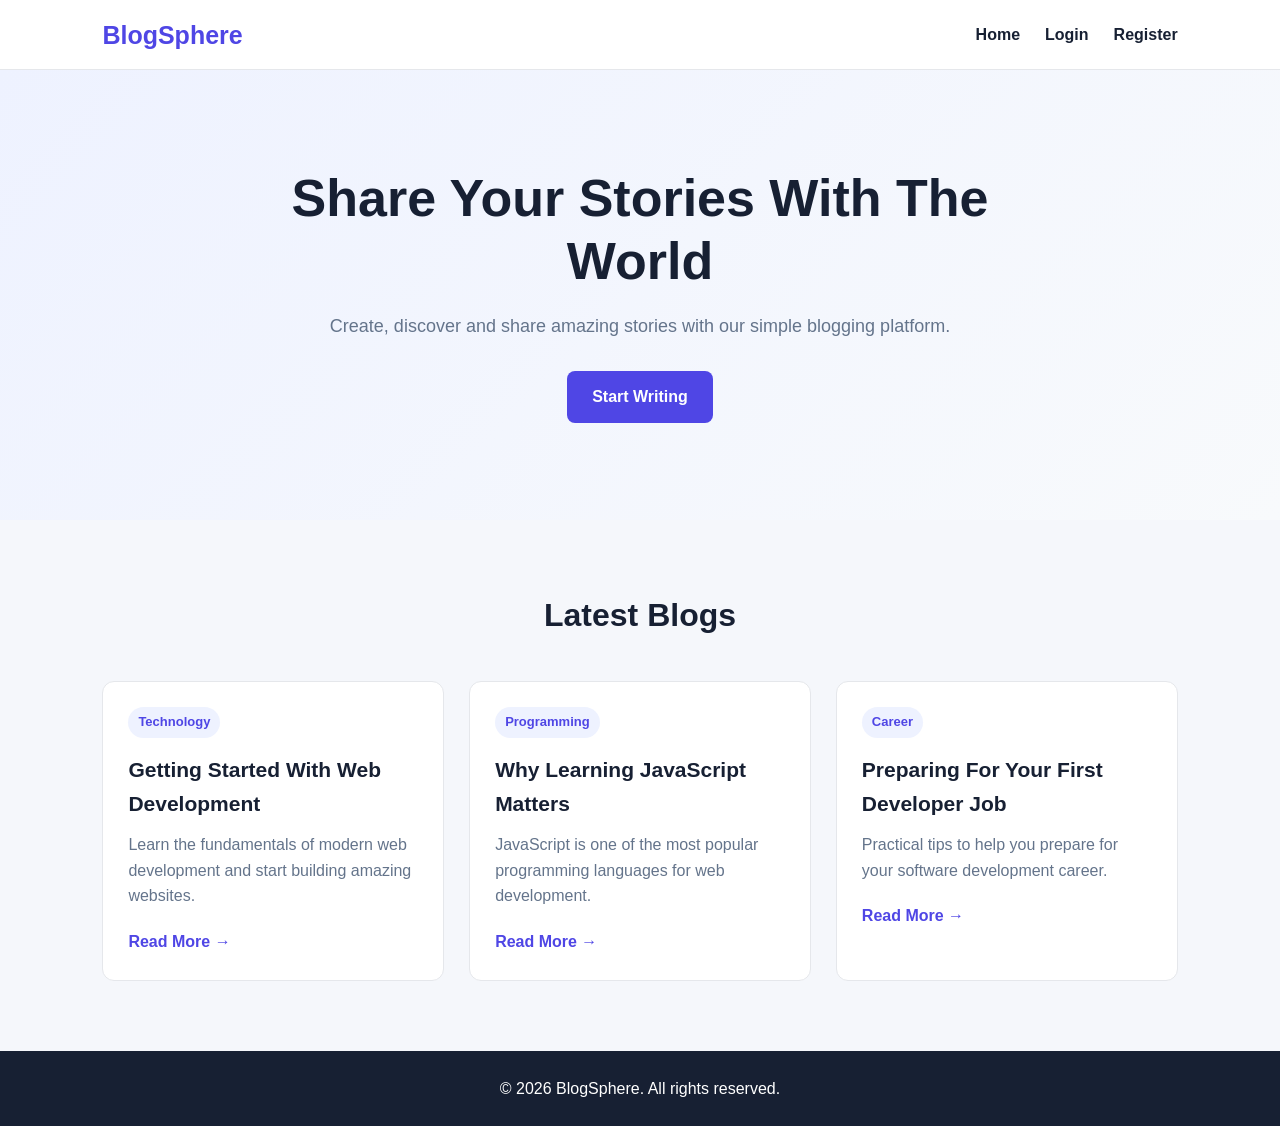
==== index.html @ 35b531bc "Complete Module 2 frontend" ====
<!DOCTYPE html>
<html lang="en">

<head>

    <meta charset="UTF-8">

    <meta name="viewport" content="width=device-width, initial-scale=1.0">

    <title>BlogSphere | Home</title>

    <link rel="stylesheet" href="css/style.css">

</head>

<body>

    <!-- Navigation Bar -->

    <header class="navbar">

        <div class="logo">
            BlogSphere
        </div>

        <nav>

            <a href="index.html">Home</a>

            <a href="pages/login.html">Login</a>

            <a href="pages/register.html">Register</a>

        </nav>

    </header>


    <!-- Hero Section -->

    <section class="hero">

        <div class="hero-content">

            <h1>
                Share Your Stories With The World
            </h1>

            <p>
                Create, discover and share amazing stories
                with our simple blogging platform.
            </p>

            <a href="pages/register.html" class="btn">
                Start Writing
            </a>

        </div>

    </section>


    <!-- Latest Blogs -->

    <section class="blogs">

        <h2>
            Latest Blogs
        </h2>


        <div class="blog-container">


            <!-- Blog 1 -->

            <article class="blog-card">

                <span class="category">
                    Technology
                </span>

                <h3>
                    Getting Started With Web Development
                </h3>

                <p>
                    Learn the fundamentals of modern web
                    development and start building amazing
                    websites.
                </p>

                <a href="#" class="read-more">
                    Read More →
                </a>

            </article>


            <!-- Blog 2 -->

            <article class="blog-card">

                <span class="category">
                    Programming
                </span>

                <h3>
                    Why Learning JavaScript Matters
                </h3>

                <p>
                    JavaScript is one of the most popular
                    programming languages for web development.
                </p>

                <a href="#" class="read-more">
                    Read More →
                </a>

            </article>


            <!-- Blog 3 -->

            <article class="blog-card">

                <span class="category">
                    Career
                </span>

                <h3>
                    Preparing For Your First Developer Job
                </h3>

                <p>
                    Practical tips to help you prepare for
                    your software development career.
                </p>

                <a href="#" class="read-more">
                    Read More →
                </a>

            </article>


        </div>

    </section>


    <!-- Footer -->

    <footer>

        <p>
            © 2026 BlogSphere. All rights reserved.
        </p>

    </footer>


    <script src="js/script.js"></script>

</body>

</html>
---- css/style.css ----
* {
    margin: 0;
    padding: 0;
    box-sizing: border-box;
}


body {
    font-family: Arial, sans-serif;

    background: #f5f7fb;

    color: #172033;

    line-height: 1.6;
}


/* =========================
   NAVIGATION
========================= */

.navbar {

    height: 70px;

    background: white;

    display: flex;

    align-items: center;

    justify-content: space-between;

    padding: 0 8%;

    border-bottom: 1px solid #e5e7eb;
}


.logo {

    font-size: 25px;

    font-weight: bold;

    color: #4f46e5;
}


.navbar nav {

    display: flex;

    gap: 25px;
}


.navbar nav a {

    text-decoration: none;

    color: #172033;

    font-weight: 600;
}


.navbar nav a:hover {

    color: #4f46e5;
}


/* =========================
   HERO
========================= */

.hero {

    min-height: 450px;

    display: flex;

    justify-content: center;

    align-items: center;

    text-align: center;

    padding: 60px 20px;

    background: linear-gradient(
        135deg,
        #eef2ff,
        #f8fafc
    );
}


.hero-content {

    max-width: 700px;
}


.hero h1 {

    font-size: 52px;

    line-height: 1.2;

    margin-bottom: 20px;
}


.hero p {

    font-size: 18px;

    color: #64748b;

    margin-bottom: 30px;
}


.btn {

    display: inline-block;

    padding: 13px 25px;

    background: #4f46e5;

    color: white;

    text-decoration: none;

    border-radius: 8px;

    font-weight: bold;
}


.btn:hover {

    background: #3730a3;
}


/* =========================
   BLOG SECTION
========================= */

.blogs {

    padding: 70px 8%;
}


.blogs h2 {

    text-align: center;

    font-size: 32px;

    margin-bottom: 40px;
}


.blog-container {

    display: grid;

    grid-template-columns:
        repeat(3, 1fr);

    gap: 25px;
}


.blog-card {

    background: white;

    border-radius: 12px;

    padding: 25px;

    border: 1px solid #e5e7eb;

    transition: 0.3s;
}


.blog-card:hover {

    transform: translateY(-5px);

    box-shadow:
        0 10px 30px
        rgba(0, 0, 0, 0.08);
}


.category {

    display: inline-block;

    background: #eef2ff;

    color: #4f46e5;

    padding: 5px 10px;

    border-radius: 20px;

    font-size: 13px;

    font-weight: bold;

    margin-bottom: 15px;
}


.blog-card h3 {

    font-size: 21px;

    margin-bottom: 12px;
}


.blog-card p {

    color: #64748b;

    margin-bottom: 20px;
}


.read-more {

    text-decoration: none;

    color: #4f46e5;

    font-weight: bold;
}


/* =========================
   FOOTER
========================= */

footer {

    background: #172033;

    color: white;

    text-align: center;

    padding: 25px;
}


/* =========================
   RESPONSIVE DESIGN
========================= */

@media (max-width: 768px) {

    .navbar {

        padding: 0 20px;
    }


    .navbar nav {

        gap: 12px;
    }


    .navbar nav a {

        font-size: 14px;
    }


    .hero h1 {

        font-size: 38px;
    }


    .blog-container {

        grid-template-columns: 1fr;
    }


    .blogs {

        padding: 50px 20px;
    }

}


/* MOBILE */

@media (max-width: 480px) {

    .navbar {

        height: auto;

        padding: 20px;

        flex-direction: column;

        gap: 15px;
    }


    .hero {

        min-height: 400px;
    }


    .hero h1 {

        font-size: 32px;
    }


    .hero p {

        font-size: 16px;
    }

}
/* =========================
   AUTHENTICATION PAGES
========================= */

.auth-section {

    min-height: calc(100vh - 140px);

    display: flex;

    justify-content: center;

    align-items: center;

    padding: 50px 20px;

    background: #f5f7fb;
}


.auth-card {

    width: 100%;

    max-width: 450px;

    background: white;

    padding: 40px;

    border-radius: 16px;

    border: 1px solid #e5e7eb;

    box-shadow:
        0 10px 30px
        rgba(0, 0, 0, 0.06);
}


.auth-card h1 {

    text-align: center;

    font-size: 32px;

    margin-bottom: 8px;
}


.auth-subtitle {

    text-align: center;

    color: #64748b;

    margin-bottom: 30px;
}


.form-group {

    margin-bottom: 20px;
}


.form-group label {

    display: block;

    margin-bottom: 8px;

    font-weight: 600;
}


.form-group input {

    width: 100%;

    padding: 13px 14px;

    border: 1px solid #cbd5e1;

    border-radius: 8px;

    font-size: 15px;

    outline: none;

    transition: 0.2s;
}


.form-group input:focus {

    border-color: #4f46e5;

    box-shadow:
        0 0 0 3px
        rgba(79, 70, 229, 0.1);
}


.form-options {

    display: flex;

    justify-content: space-between;

    align-items: center;

    margin-bottom: 25px;

    font-size: 14px;
}


.remember {

    display: flex;

    align-items: center;

    gap: 7px;

    color: #475569;
}


.form-options a {

    color: #4f46e5;

    text-decoration: none;

    font-weight: 600;
}


.auth-btn {

    width: 100%;

    padding: 14px;

    border: none;

    border-radius: 8px;

    background: #4f46e5;

    color: white;

    font-size: 16px;

    font-weight: bold;

    cursor: pointer;

    transition: 0.2s;
}


.auth-btn:hover {

    background: #3730a3;
}


.auth-footer {

    text-align: center;

    margin-top: 25px;

    color: #64748b;
}


.auth-footer a {

    color: #4f46e5;

    text-decoration: none;

    font-weight: bold;
}


/* Mobile */

@media (max-width: 480px) {

    .auth-card {

        padding: 30px 20px;
    }


    .auth-card h1 {

        font-size: 28px;
    }


    .form-options {

        flex-direction: column;

        align-items: flex-start;

        gap: 12px;
    }

}
/* =========================
   DASHBOARD
========================= */

.dashboard {

    max-width: 1200px;

    margin: 0 auto;

    padding: 60px 30px;
}


.dashboard-header {

    display: flex;

    justify-content: space-between;

    align-items: center;

    gap: 30px;

    margin-bottom: 40px;
}


.dashboard-label {

    color: #4f46e5;

    font-weight: bold;

    margin-bottom: 5px;
}


.dashboard-header h1 {

    font-size: 38px;

    margin-bottom: 8px;
}


.dashboard-description {

    color: #64748b;
}


.stats-container {

    display: grid;

    grid-template-columns:
        repeat(3, 1fr);

    gap: 20px;

    margin-bottom: 50px;
}


.stat-card {

    background: white;

    border: 1px solid #e5e7eb;

    border-radius: 12px;

    padding: 25px;

    display: flex;

    align-items: center;

    gap: 18px;
}


.stat-icon {

    width: 50px;

    height: 50px;

    display: flex;

    align-items: center;

    justify-content: center;

    background: #eef2ff;

    border-radius: 10px;

    font-size: 22px;
}


.stat-card p {

    color: #64748b;

    margin-bottom: 3px;
}


.stat-card h2 {

    font-size: 28px;
}


.section-header {

    display: flex;

    justify-content: space-between;

    align-items: center;

    margin-bottom: 20px;
}


.section-header h2 {

    font-size: 28px;
}


.section-header a {

    color: #4f46e5;

    text-decoration: none;

    font-weight: bold;
}


.dashboard-blog-container {

    display: grid;

    gap: 20px;
}


.dashboard-blog-card {

    background: white;

    border: 1px solid #e5e7eb;

    border-radius: 12px;

    padding: 25px;

    display: flex;

    justify-content: space-between;

    gap: 30px;
}


.dashboard-blog-content {

    flex: 1;
}


.dashboard-blog-card h3 {

    font-size: 21px;

    margin: 10px 0;
}


.dashboard-blog-card p {

    color: #64748b;

    margin-bottom: 10px;
}


.dashboard-blog-card small {

    color: #94a3b8;
}


.blog-actions {

    display: flex;

    align-items: center;

    gap: 10px;
}


.blog-actions a,
.blog-actions button {

    padding: 9px 15px;

    border-radius: 7px;

    font-size: 14px;

    font-weight: bold;

    cursor: pointer;
}


.blog-actions a {

    text-decoration: none;

    background: #eef2ff;

    color: #4f46e5;
}


.blog-actions button {

    border: none;

    background: #fee2e2;

    color: #dc2626;
}


/* Dashboard Mobile */

@media (max-width: 768px) {

    .dashboard {

        padding: 40px 20px;
    }


    .dashboard-header {

        flex-direction: column;

        align-items: flex-start;
    }


    .stats-container {

        grid-template-columns: 1fr;
    }


    .dashboard-blog-card {

        flex-direction: column;
    }


    .blog-actions {

        align-items: flex-start;
    }

}
/* =========================
   CREATE BLOG
========================= */

.create-blog-page {

    min-height: calc(100vh - 140px);

    padding: 60px 20px;

    background: #f5f7fb;
}


.create-blog-container {

    max-width: 850px;

    margin: 0 auto;
}


.create-blog-header {

    margin-bottom: 35px;
}


.create-blog-header h1 {

    font-size: 38px;

    margin-bottom: 8px;
}


.create-blog-header p:last-child {

    color: #64748b;

    font-size: 16px;
}


.blog-form {

    background: white;

    padding: 40px;

    border-radius: 16px;

    border: 1px solid #e5e7eb;

    box-shadow:
        0 10px 30px
        rgba(0, 0, 0, 0.06);
}


.blog-form select,
.blog-form textarea {

    width: 100%;

    padding: 13px 14px;

    border: 1px solid #cbd5e1;

    border-radius: 8px;

    font-size: 15px;

    font-family: Arial, sans-serif;

    outline: none;

    background: white;

    transition: 0.2s;
}


.blog-form select:focus,
.blog-form textarea:focus {

    border-color: #4f46e5;

    box-shadow:
        0 0 0 3px
        rgba(79, 70, 229, 0.1);
}


.blog-form textarea {

    resize: vertical;

    min-height: 250px;
}


.form-help {

    display: block;

    margin-top: 6px;

    color: #94a3b8;

    font-size: 13px;
}


.blog-form-actions {

    display: flex;

    justify-content: flex-end;

    align-items: center;

    gap: 15px;

    margin-top: 30px;
}


.cancel-btn {

    padding: 13px 22px;

    border-radius: 8px;

    background: #f1f5f9;

    color: #475569;

    text-decoration: none;

    font-weight: bold;
}


.cancel-btn:hover {

    background: #e2e8f0;
}


.publish-btn {

    width: auto;

    padding: 13px 25px;
}


/* Create Blog Mobile */

@media (max-width: 600px) {

    .create-blog-page {

        padding: 40px 15px;
    }


    .create-blog-header h1 {

        font-size: 30px;
    }


    .blog-form {

        padding: 25px 20px;
    }


    .blog-form-actions {

        flex-direction: column-reverse;

        align-items: stretch;
    }


    .cancel-btn,
    .publish-btn {

        width: 100%;

        text-align: center;
    }

}
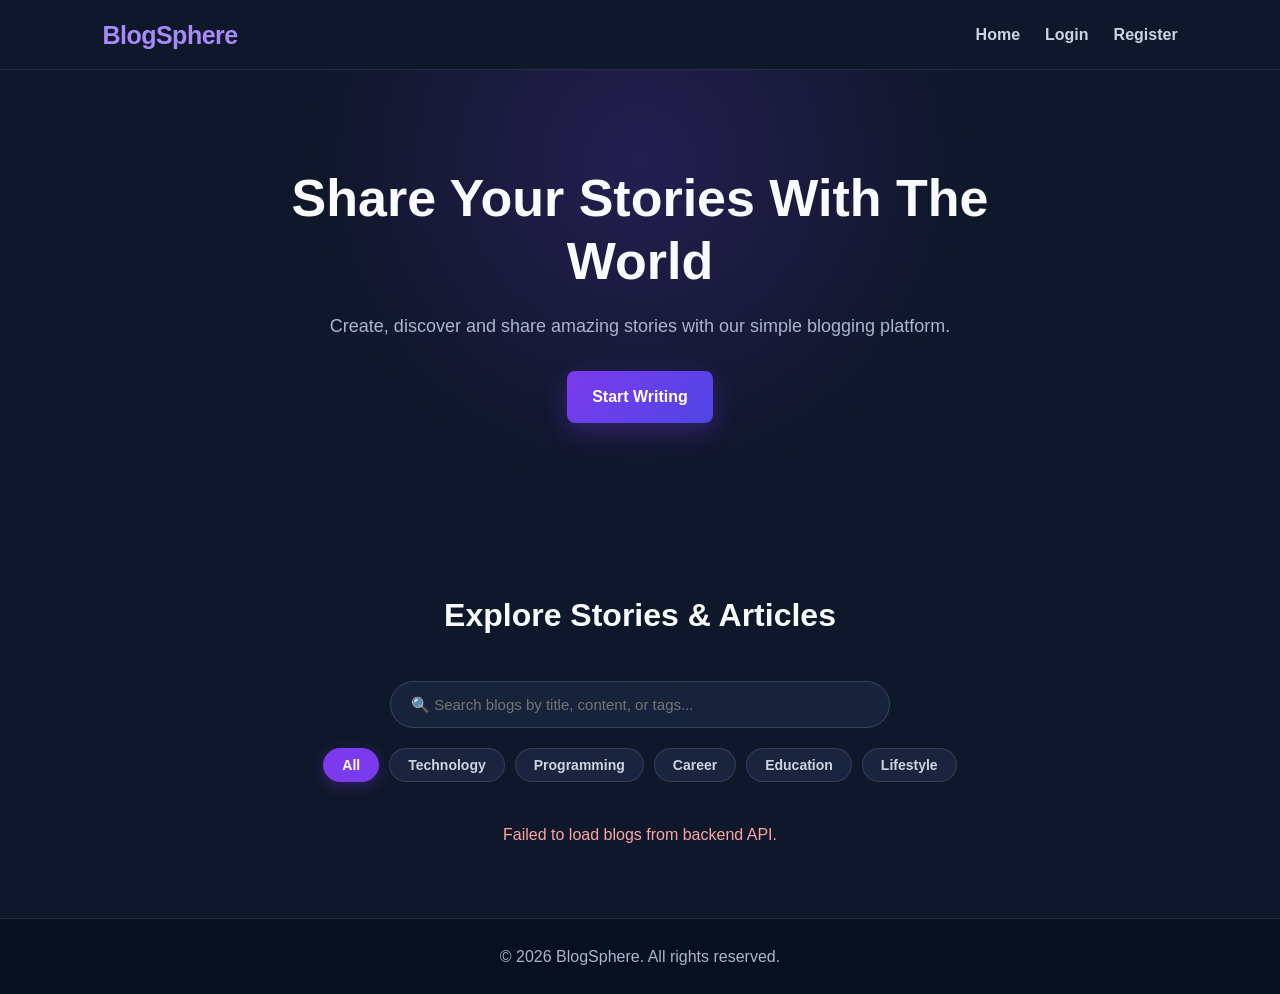
==== commit 97950e84: "Complete Module 4 CRUD operations" ====
--- a/index.html
+++ b/index.html
@@ -11,6 +11,66 @@
 
     <link rel="stylesheet" href="css/style.css">
 
+    <style>
+        .filter-section {
+            max-width: 1000px;
+            margin: 0 auto 40px auto;
+            display: flex;
+            flex-direction: column;
+            gap: 20px;
+            align-items: center;
+        }
+
+        .search-box {
+            width: 100%;
+            max-width: 500px;
+            position: relative;
+        }
+
+        .search-box input {
+            width: 100%;
+            padding: 14px 20px;
+            border-radius: 30px;
+            border: 1px solid rgba(148, 163, 184, 0.25);
+            background: #17223b;
+            color: #ffffff;
+            font-size: 15px;
+            outline: none;
+            transition: 0.3s;
+        }
+
+        .search-box input:focus {
+            border-color: #7c3aed;
+            box-shadow: 0 0 0 3px rgba(124, 58, 237, 0.2);
+        }
+
+        .category-filters {
+            display: flex;
+            gap: 10px;
+            flex-wrap: wrap;
+            justify-content: center;
+        }
+
+        .filter-btn {
+            background: rgba(30, 41, 69, 0.8);
+            border: 1px solid rgba(148, 163, 184, 0.2);
+            color: #cbd5e1;
+            padding: 8px 18px;
+            border-radius: 20px;
+            cursor: pointer;
+            font-size: 14px;
+            font-weight: 600;
+            transition: 0.25s;
+        }
+
+        .filter-btn:hover, .filter-btn.active {
+            background: #7c3aed;
+            color: #ffffff;
+            border-color: #7c3aed;
+            box-shadow: 0 4px 15px rgba(124, 58, 237, 0.3);
+        }
+    </style>
+
 </head>
 
 <body>
@@ -23,7 +83,7 @@
             BlogSphere
         </div>
 
-        <nav>
+        <nav id="navLinks">
 
             <a href="index.html">Home</a>
 
@@ -51,7 +111,7 @@
                 with our simple blogging platform.
             </p>
 
-            <a href="pages/register.html" class="btn">
+            <a href="pages/register.html" id="heroStartWritingBtn" class="btn">
                 Start Writing
             </a>
 
@@ -65,86 +125,30 @@
     <section class="blogs">
 
         <h2>
-            Latest Blogs
+            Explore Stories & Articles
         </h2>
 
+        <!-- Search & Filter Controls -->
+        <div class="filter-section">
+            
+            <div class="search-box">
+                <input type="text" id="searchInput" placeholder="🔍 Search blogs by title, content, or tags...">
+            </div>
 
-        <div class="blog-container">
+            <div class="category-filters" id="categoryFilters">
+                <button class="filter-btn active" data-category="All">All</button>
+                <button class="filter-btn" data-category="Technology">Technology</button>
+                <button class="filter-btn" data-category="Programming">Programming</button>
+                <button class="filter-btn" data-category="Career">Career</button>
+                <button class="filter-btn" data-category="Education">Education</button>
+                <button class="filter-btn" data-category="Lifestyle">Lifestyle</button>
+            </div>
+
+        </div>
 
 
-            <!-- Blog 1 -->
-
-            <article class="blog-card">
-
-                <span class="category">
-                    Technology
-                </span>
-
-                <h3>
-                    Getting Started With Web Development
-                </h3>
-
-                <p>
-                    Learn the fundamentals of modern web
-                    development and start building amazing
-                    websites.
-                </p>
-
-                <a href="#" class="read-more">
-                    Read More →
-                </a>
-
-            </article>
-
-
-            <!-- Blog 2 -->
-
-            <article class="blog-card">
-
-                <span class="category">
-                    Programming
-                </span>
-
-                <h3>
-                    Why Learning JavaScript Matters
-                </h3>
-
-                <p>
-                    JavaScript is one of the most popular
-                    programming languages for web development.
-                </p>
-
-                <a href="#" class="read-more">
-                    Read More →
-                </a>
-
-            </article>
-
-
-            <!-- Blog 3 -->
-
-            <article class="blog-card">
-
-                <span class="category">
-                    Career
-                </span>
-
-                <h3>
-                    Preparing For Your First Developer Job
-                </h3>
-
-                <p>
-                    Practical tips to help you prepare for
-                    your software development career.
-                </p>
-
-                <a href="#" class="read-more">
-                    Read More →
-                </a>
-
-            </article>
-
-
+        <div class="blog-container" id="homeBlogContainer">
+            <p style="text-align: center; grid-column: 1 / -1; color: #aab6cc;">Loading blogs...</p>
         </div>
 
     </section>
--- a/css/style.css
+++ b/css/style.css
@@ -1035,4 +1035,935 @@
         text-align: center;
     }
 
+}
+/* =====================================================
+   BLOGSPHERE PREMIUM THEME
+   ===================================================== */
+
+:root {
+    --bg-main: #0f172a;
+    --bg-secondary: #111c35;
+    --card-bg: #17223b;
+    --card-hover: #1d2945;
+
+    --primary: #7c3aed;
+    --primary-light: #a78bfa;
+    --secondary: #4f46e5;
+
+    --text-main: #f8fafc;
+    --text-secondary: #aab6cc;
+    --text-muted: #7f8ba3;
+
+    --border: rgba(148, 163, 184, 0.16);
+}
+
+
+/* =========================
+   GLOBAL
+========================= */
+
+body {
+    background:
+        radial-gradient(
+            circle at top left,
+            rgba(124, 58, 237, 0.15),
+            transparent 35%
+        ),
+        radial-gradient(
+            circle at top right,
+            rgba(79, 70, 229, 0.12),
+            transparent 30%
+        ),
+        var(--bg-main);
+
+    color: var(--text-main);
+}
+
+
+/* =========================
+   NAVBAR
+========================= */
+
+.navbar {
+    background: rgba(15, 23, 42, 0.88);
+
+    border-bottom: 1px solid var(--border);
+
+    backdrop-filter: blur(15px);
+
+    position: sticky;
+
+    top: 0;
+
+    z-index: 100;
+}
+
+
+.logo {
+    color: #a78bfa !important;
+
+    font-weight: 800;
+
+    letter-spacing: -0.5px;
+}
+
+
+.navbar nav a {
+    color: #cbd5e1 !important;
+
+    transition: 0.25s ease;
+}
+
+
+.navbar nav a:hover {
+    color: #a78bfa !important;
+}
+
+
+/* =========================
+   HEADINGS
+========================= */
+
+h1,
+h2,
+h3 {
+    color: var(--text-main);
+}
+
+
+.dashboard-header h1,
+.create-blog-header h1 {
+    background: linear-gradient(
+        90deg,
+        #ffffff,
+        #a78bfa
+    );
+
+    -webkit-background-clip: text;
+
+    -webkit-text-fill-color: transparent;
+}
+
+
+.dashboard-label {
+    color: #a78bfa !important;
+}
+
+
+/* =========================
+   HERO
+========================= */
+
+.hero {
+    background:
+        radial-gradient(
+            circle at 50% 20%,
+            rgba(124, 58, 237, 0.2),
+            transparent 45%
+        ),
+        var(--bg-main) !important;
+}
+
+
+.hero h1 {
+    color: #ffffff;
+}
+
+
+.hero p {
+    color: var(--text-secondary);
+}
+
+
+/* =========================
+   BUTTONS
+========================= */
+
+.btn,
+.auth-btn,
+.publish-btn {
+    background: linear-gradient(
+        135deg,
+        #7c3aed,
+        #4f46e5
+    ) !important;
+
+    color: white !important;
+
+    border: none;
+
+    box-shadow:
+        0 8px 25px
+        rgba(124, 58, 237, 0.25);
+
+    transition: 0.25s ease;
+}
+
+
+.btn:hover,
+.auth-btn:hover,
+.publish-btn:hover {
+    transform: translateY(-2px);
+
+    box-shadow:
+        0 12px 30px
+        rgba(124, 58, 237, 0.4);
+}
+
+
+/* =========================
+   CARDS
+========================= */
+
+.card,
+.blog-card,
+.stat-card,
+.dashboard-blog-card,
+.blog-form,
+.auth-container,
+.login-container,
+.register-container {
+    background:
+        linear-gradient(
+            145deg,
+            rgba(30, 41, 69, 0.95),
+            rgba(23, 34, 59, 0.95)
+        ) !important;
+
+    border: 1px solid var(--border) !important;
+
+    box-shadow:
+        0 15px 40px
+        rgba(0, 0, 0, 0.25) !important;
+}
+
+
+.card:hover,
+.blog-card:hover,
+.dashboard-blog-card:hover {
+    background: var(--card-hover) !important;
+
+    transform: translateY(-3px);
+
+    transition: 0.25s ease;
+}
+
+
+/* =========================
+   DASHBOARD
+========================= */
+
+.dashboard {
+    background: transparent;
+}
+
+
+.dashboard-description {
+    color: var(--text-secondary) !important;
+}
+
+
+.stat-card p {
+    color: var(--text-secondary) !important;
+}
+
+
+.stat-card h2 {
+    color: #ffffff !important;
+}
+
+
+.stat-icon {
+    background: rgba(124, 58, 237, 0.16) !important;
+
+    border: 1px solid
+        rgba(167, 139, 250, 0.15);
+}
+
+
+/* =========================
+   BLOG CARDS
+========================= */
+
+.dashboard-blog-card h3 {
+    color: #f8fafc !important;
+}
+
+
+.dashboard-blog-card p {
+    color: var(--text-secondary) !important;
+}
+
+
+.dashboard-blog-card small {
+    color: var(--text-muted) !important;
+}
+
+
+.category {
+    background: rgba(124, 58, 237, 0.16) !important;
+
+    color: #c4b5fd !important;
+
+    border: 1px solid
+        rgba(167, 139, 250, 0.15);
+}
+
+
+/* =========================
+   CREATE BLOG
+========================= */
+
+.create-blog-page {
+    background: transparent !important;
+}
+
+
+.create-blog-header p:last-child {
+    color: var(--text-secondary) !important;
+}
+
+
+.blog-form label {
+    color: #e2e8f0 !important;
+}
+
+
+.blog-form input,
+.blog-form select,
+.blog-form textarea {
+    background: #0f172a !important;
+
+    color: #f8fafc !important;
+
+    border: 1px solid
+        rgba(148, 163, 184, 0.25) !important;
+}
+
+
+.blog-form input::placeholder,
+.blog-form textarea::placeholder {
+    color: #64748b;
+}
+
+
+.blog-form input:focus,
+.blog-form select:focus,
+.blog-form textarea:focus {
+    border-color: #8b5cf6 !important;
+
+    box-shadow:
+        0 0 0 3px
+        rgba(139, 92, 246, 0.15) !important;
+}
+
+
+.form-help {
+    color: #7f8ba3 !important;
+}
+
+
+.cancel-btn {
+    background: #1e293b !important;
+
+    color: #cbd5e1 !important;
+
+    border: 1px solid var(--border);
+}
+
+
+.cancel-btn:hover {
+    background: #334155 !important;
+}
+
+
+/* =========================
+   LOGIN / REGISTER
+========================= */
+
+.login-page,
+.register-page {
+    background: transparent !important;
+}
+
+
+.auth-card,
+.login-card,
+.register-card {
+    background:
+        linear-gradient(
+            145deg,
+            #17223b,
+            #111c35
+        ) !important;
+
+    border: 1px solid var(--border) !important;
+
+    box-shadow:
+        0 20px 50px
+        rgba(0, 0, 0, 0.3);
+}
+
+
+.auth-card h1,
+.login-card h1,
+.register-card h1 {
+    color: #ffffff !important;
+}
+
+
+.auth-card p,
+.login-card p,
+.register-card p {
+    color: var(--text-secondary);
+}
+
+
+.auth-card label,
+.login-card label,
+.register-card label {
+    color: #e2e8f0 !important;
+}
+
+
+.auth-card input,
+.login-card input,
+.register-card input {
+    background: #0f172a !important;
+
+    color: white !important;
+
+    border-color: rgba(
+        148,
+        163,
+        184,
+        0.25
+    ) !important;
+}
+
+
+/* =========================
+   LINKS
+========================= */
+
+a {
+    color: #a78bfa;
+}
+
+
+a:hover {
+    color: #c4b5fd;
+}
+
+
+/* =========================
+   FOOTER
+========================= */
+
+footer {
+    background: #080f20 !important;
+
+    border-top: 1px solid var(--border);
+
+    color: #94a3b8 !important;
+}
+
+
+/* =========================
+   MOBILE
+========================= */
+
+@media (max-width: 768px) {
+
+    .navbar {
+        padding: 15px;
+    }
+
+    .navbar nav {
+        gap: 12px;
+    }
+
+    .navbar nav a {
+        font-size: 14px;
+    }
+
+    .dashboard-header h1,
+    .create-blog-header h1 {
+        font-size: 32px;
+    }
+
+}
+/* =====================================================
+   BLOGSPHERE - UNIFIED HOMEPAGE THEME
+   Apply the same dark theme to EVERY page
+===================================================== */
+
+
+/* =========================
+   GLOBAL PAGE BACKGROUND
+========================= */
+
+html {
+    background: #0f172a;
+}
+
+body {
+    margin: 0;
+
+    background:
+        radial-gradient(
+            circle at 50% 0%,
+            rgba(124, 58, 237, 0.18),
+            transparent 40%
+        ),
+        #0f172a !important;
+
+    color: #f8fafc !important;
+}
+
+
+/* =========================
+   ALL MAIN SECTIONS
+========================= */
+
+main,
+.dashboard,
+.create-blog-page,
+.auth-page,
+.login-page,
+.register-page {
+    background: transparent !important;
+}
+
+
+/* =========================
+   NAVBAR
+========================= */
+
+.navbar {
+    background: #0f172a !important;
+
+    border-bottom: 1px solid
+        rgba(148, 163, 184, 0.16) !important;
+
+    box-shadow: none !important;
+}
+
+.navbar .logo,
+.logo {
+    color: #a78bfa !important;
+}
+
+.navbar nav a {
+    color: #cbd5e1 !important;
+
+    transition: all 0.25s ease;
+}
+
+.navbar nav a:hover {
+    color: #a78bfa !important;
+}
+
+
+/* =========================
+   ALL HEADINGS
+========================= */
+
+h1,
+h2,
+h3,
+h4,
+h5,
+h6 {
+    color: #f8fafc !important;
+}
+
+
+/* =========================
+   SECONDARY TEXT
+========================= */
+
+p,
+small {
+    color: #aab6cc;
+}
+
+
+/* =========================
+   GRADIENT HEADINGS
+========================= */
+
+.dashboard-header h1,
+.create-blog-header h1 {
+    background: linear-gradient(
+        90deg,
+        #ffffff,
+        #a78bfa
+    );
+
+    -webkit-background-clip: text;
+
+    -webkit-text-fill-color: transparent;
+}
+
+
+/* =========================
+   DASHBOARD
+========================= */
+
+.dashboard {
+    background: transparent !important;
+}
+
+.dashboard-description {
+    color: #aab6cc !important;
+}
+
+.dashboard-blog-card,
+.stat-card {
+    background:
+        linear-gradient(
+            145deg,
+            #17223b,
+            #111c35
+        ) !important;
+
+    border: 1px solid
+        rgba(148, 163, 184, 0.16) !important;
+
+    box-shadow:
+        0 15px 40px
+        rgba(0, 0, 0, 0.25) !important;
+}
+
+.dashboard-blog-card:hover {
+    background: #1d2945 !important;
+
+    transform: translateY(-3px);
+
+    transition: 0.25s ease;
+}
+
+.dashboard-blog-card h3 {
+    color: #f8fafc !important;
+}
+
+.dashboard-blog-card p {
+    color: #aab6cc !important;
+}
+
+.dashboard-blog-card small {
+    color: #7f8ba3 !important;
+}
+
+
+/* =========================
+   STAT CARDS
+========================= */
+
+.stat-card p {
+    color: #aab6cc !important;
+}
+
+.stat-card h2 {
+    color: #ffffff !important;
+}
+
+.stat-icon {
+    background: rgba(124, 58, 237, 0.16) !important;
+
+    border: 1px solid
+        rgba(167, 139, 250, 0.18);
+}
+
+
+/* =========================
+   CREATE BLOG
+========================= */
+
+.create-blog-page {
+    background: transparent !important;
+}
+
+.create-blog-header p {
+    color: #aab6cc !important;
+}
+
+.blog-form {
+    background:
+        linear-gradient(
+            145deg,
+            #17223b,
+            #111c35
+        ) !important;
+
+    border: 1px solid
+        rgba(148, 163, 184, 0.16) !important;
+
+    box-shadow:
+        0 20px 50px
+        rgba(0, 0, 0, 0.3) !important;
+}
+
+.blog-form label {
+    color: #e2e8f0 !important;
+}
+
+.blog-form input,
+.blog-form select,
+.blog-form textarea {
+    background: #0f172a !important;
+
+    color: #f8fafc !important;
+
+    border: 1px solid
+        rgba(148, 163, 184, 0.25) !important;
+}
+
+.blog-form input::placeholder,
+.blog-form textarea::placeholder {
+    color: #64748b !important;
+}
+
+.blog-form input:focus,
+.blog-form select:focus,
+.blog-form textarea:focus {
+    border-color: #8b5cf6 !important;
+
+    box-shadow:
+        0 0 0 3px
+        rgba(139, 92, 246, 0.15) !important;
+}
+
+.form-help {
+    color: #7f8ba3 !important;
+}
+
+
+/* =========================
+   LOGIN + REGISTER CARDS
+========================= */
+
+.login-container,
+.register-container,
+.auth-container,
+.login-card,
+.register-card,
+.auth-card {
+    background:
+        linear-gradient(
+            145deg,
+            #17223b,
+            #111c35
+        ) !important;
+
+    border: 1px solid
+        rgba(148, 163, 184, 0.16) !important;
+
+    box-shadow:
+        0 20px 50px
+        rgba(0, 0, 0, 0.3) !important;
+}
+
+
+/* Login/Register labels */
+
+.login-container label,
+.register-container label,
+.auth-container label,
+.login-card label,
+.register-card label,
+.auth-card label {
+    color: #e2e8f0 !important;
+}
+
+
+/* Login/Register inputs */
+
+.login-container input,
+.register-container input,
+.auth-container input,
+.login-card input,
+.register-card input,
+.auth-card input {
+    background: #0f172a !important;
+
+    color: #ffffff !important;
+
+    border: 1px solid
+        rgba(148, 163, 184, 0.25) !important;
+}
+
+.login-container input::placeholder,
+.register-container input::placeholder,
+.auth-container input::placeholder,
+.login-card input::placeholder,
+.register-card input::placeholder,
+.auth-card input::placeholder {
+    color: #64748b !important;
+}
+
+
+/* =========================
+   ALL BUTTONS
+========================= */
+
+.btn,
+.auth-btn,
+.publish-btn {
+    background:
+        linear-gradient(
+            135deg,
+            #7c3aed,
+            #4f46e5
+        ) !important;
+
+    color: #ffffff !important;
+
+    border: none !important;
+
+    box-shadow:
+        0 8px 25px
+        rgba(124, 58, 237, 0.30) !important;
+
+    transition: all 0.25s ease;
+}
+
+.btn:hover,
+.auth-btn:hover,
+.publish-btn:hover {
+    transform: translateY(-2px);
+
+    box-shadow:
+        0 12px 30px
+        rgba(124, 58, 237, 0.45) !important;
+}
+
+
+/* =========================
+   LINKS
+========================= */
+
+a {
+    color: #a78bfa;
+}
+
+a:hover {
+    color: #c4b5fd;
+}
+
+
+/* =========================
+   CATEGORY BADGES
+========================= */
+
+.category {
+    background: rgba(
+        124,
+        58,
+        237,
+        0.16
+    ) !important;
+
+    color: #c4b5fd !important;
+
+    border: 1px solid
+        rgba(167, 139, 250, 0.18);
+}
+
+
+/* =========================
+   FOOTER
+========================= */
+
+footer {
+    background: #080f20 !important;
+
+    color: #94a3b8 !important;
+
+    border-top: 1px solid
+        rgba(148, 163, 184, 0.16) !important;
+}
+
+
+/* =========================
+   MOBILE
+========================= */
+
+@media (max-width: 768px) {
+
+    body {
+        overflow-x: hidden;
+    }
+
+    .navbar {
+        background: #0f172a !important;
+    }
+
+    .navbar nav a {
+        color: #cbd5e1 !important;
+    }
+
+    .dashboard,
+    .create-blog-page {
+        padding-left: 15px;
+        padding-right: 15px;
+    }
+}
+/* =====================================================
+   BLOGSPHERE SPARKLE EFFECT
+===================================================== */
+
+.sparkle {
+    position: fixed;
+
+    width: 3px;
+    height: 3px;
+
+    background: #c4b5fd;
+
+    border-radius: 50%;
+
+    pointer-events: none;
+
+    z-index: 0;
+
+    opacity: 0;
+
+    box-shadow:
+        0 0 6px #a78bfa,
+        0 0 12px rgba(167, 139, 250, 0.7);
+
+    animation: sparkleTwinkle 3s ease-in-out infinite;
+}
+
+
+@keyframes sparkleTwinkle {
+
+    0% {
+        opacity: 0;
+
+        transform: scale(0.5);
+    }
+
+    50% {
+        opacity: 0.9;
+
+        transform: scale(1.5);
+    }
+
+    100% {
+        opacity: 0;
+
+        transform: scale(0.5);
+    }
+}
+/* Keep application content above sparkles */
+
+.navbar,
+main,
+footer {
+    position: relative;
+
+    z-index: 1;
 }
